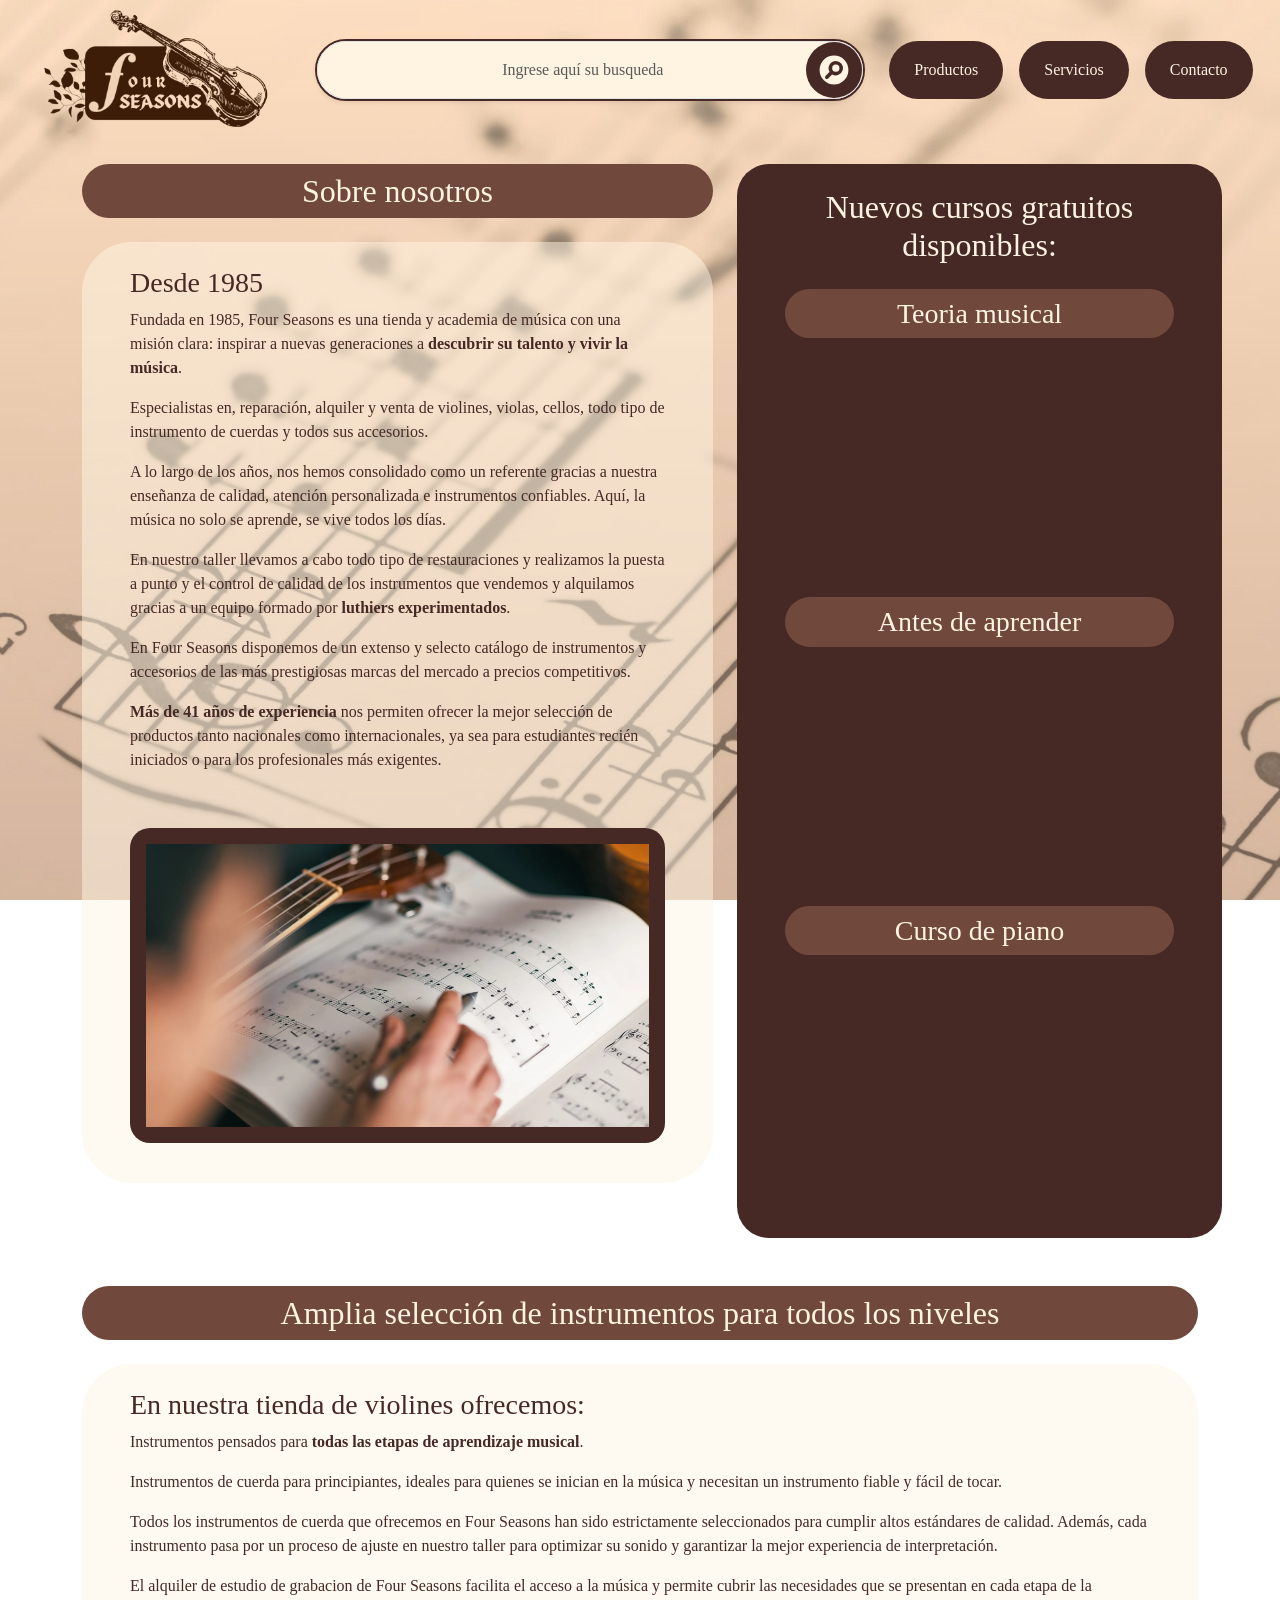
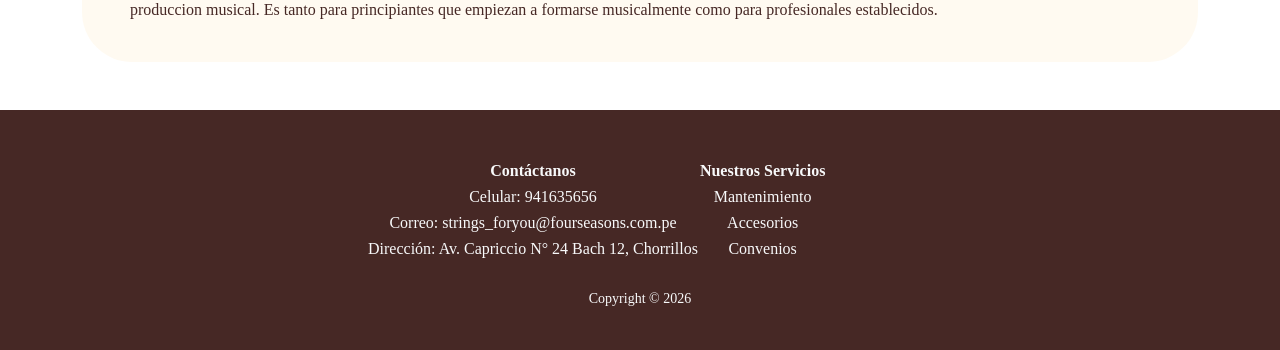
==== index.html @ e3f288ad "Add files via upload" ====
<!DOCTYPE html>
<html lang="es-PE">
    <head>
        <meta charset="UTF-8">
        <meta name="viewport" content="width=device-width, initial-scale=1.0">
        <title>Four Seasons</title>
        <link href="https://cdn.jsdelivr.net/npm/bootstrap@5.3.3/dist/css/bootstrap.min.css" rel="stylesheet">
        <link rel="stylesheet" href="css/styles.css">
    </head>
    <body class="d-flex flex-column min-vh-100 aqa-bg-body">
        <header>
            <nav class="navbar navbar-expand-lg py-0">
                <div class="container-fluid justify-content-center align-items-center px-0">
                    <a class="navbar-brand m-0" href="index.html">
                        <img src="img/fourseasonsbrowntransparent.png" height="130" alt="Four Seasons" class="mx-3">
                    </a>
                    <form method="get" class="d-flex align-items-center position-relative shadow-sm rounded-pill mx-3 aqa-principal-search" >
                        <label hidden for="buscador">Buscador</label>
                        <input type="search" class="form-control bg-transparent rounded-pill px-4 py-3 text-center flex-grow-1" id="buscador" placeholder="Ingrese aquí su busqueda">
                        <button class="btn position-absolute end-0 top-0" type="submit">
                            <img class="aqa-search-btn-img" src="img/search-circle.svg" alt="search">
                        </button>
                    </form>              
                    <ul class="navbar-nav flex-row align-items-center">
                        <li class="nav-item mx-2">
                            <a class="btn aqa-btn-fourseasons rounded-pill px-4 py-3" href="productos.html">Productos</a>
                        </li>
                        <li class="nav-item mx-2">
                            <a class="btn aqa-btn-fourseasons rounded-pill px-4 py-3" href="servicios.html">Servicios</a>
                        </li>
                        <li class="nav-item mx-2">
                            <a class="btn aqa-btn-fourseasons rounded-pill px-4 py-3" href="contacto.html">Contacto</a>
                        </li>
                    </ul>
                </div>
            </nav>
        </header>  
        <main class="container my-4 flex-grow-1">
        <div class="row gx-5">  
        <aside class="col-lg-5 mb-4 order-lg-2 aqa-border-brown rounded-5">
            <div class="aqa-bg-brown text-fourseasons-light p-4 pb-5 rounded-5 h-100">
            <h2 class="text-center mb-4 ">Nuevos cursos gratuitos disponibles:</h2>
            <section class="mb-4">
                <h3 class="aqa-content-title py-2 mb-3 rounded-pill text-center">Teoria musical</h3>
                <div class="ratio ratio-16x9">
                <iframe src="https://www.youtube.com/embed/L_rJG3jwH5c?si=Ahs-AVLgPQyCwh2g&amp;controls=0" title="YouTube video player"
                    allow="accelerometer; autoplay; clipboard-write; encrypted-media; gyroscope; picture-in-picture; web-share"
                    referrerpolicy="strict-origin-when-cross-origin" allowfullscreen
                    class="border-0 rounded-35">
                </iframe>
                </div>
            </section>
            <section class="mb-4">
                <h3 class="aqa-content-title py-2 mb-3 rounded-pill text-center">Antes de aprender</h3>
                <div class="ratio ratio-16x9">
                <iframe src="https://www.youtube.com/embed/RDbLtEfjZjM?si=W7XgDCJjFk2LmdNK" title="YouTube video player"
                    allow="accelerometer; autoplay; clipboard-write; encrypted-media; gyroscope; picture-in-picture; web-share"
                    referrerpolicy="strict-origin-when-cross-origin" allowfullscreen
                    class="border-0 rounded-35">
                </iframe>
                </div>
            </section>
            <section>
                <h3 class="aqa-content-title py-2 mb-3 rounded-pill text-center">Curso de piano</h3>
                <div class="ratio ratio-16x9">
                <iframe src="https://www.youtube.com/embed/9d_4byrqLSQ?si=dESqUFstg-s-Xups" title="YouTube video player"
                    allow="accelerometer; autoplay; clipboard-write; encrypted-media; gyroscope; picture-in-picture; web-share"
                    referrerpolicy="strict-origin-when-cross-origin" allowfullscreen
                    class="border-0 rounded-35">
                </iframe>
                </div>
            </section>
            </div>
        </aside>
        <!-- Main "Sobre nosotros" Section -->
        <section class="col-lg-7 order-lg-1">
            <h2 class="fs-2 text-center aqa-content-title rounded-5 rounded-35 py-2 mb-4">
            Sobre nosotros
            </h2>
            <article class="aqa-content-main text-fourseasons-dark px-0 py-4 rounded-35 mb-4">
            <div class="px-5 px-md-5">
                <h3>Desde 1985</h3>
                <p>Fundada en 1985, Four Seasons es una tienda y academia de música con una misión clara: inspirar a nuevas generaciones a <strong>descubrir su talento y vivir la música</strong>.</p>
                <p>Especialistas en, reparación, alquiler y venta de violines, violas, cellos, todo tipo de instrumento de cuerdas y todos sus accesorios.</p>
                <p>A lo largo de los años, nos hemos consolidado como un referente gracias a nuestra enseñanza de calidad, atención personalizada e instrumentos confiables. Aquí, la música no solo se aprende, se vive todos los días.</p>
                <p>En nuestro taller llevamos a cabo todo tipo de restauraciones y realizamos la puesta a punto y el control de calidad de los instrumentos que vendemos y alquilamos gracias a un equipo formado por <strong>luthiers experimentados</strong>.</p>
                <p>En Four Seasons disponemos de un extenso y selecto catálogo de instrumentos y accesorios de las más prestigiosas marcas del mercado a precios competitivos.</p>
                <p><strong>Más de 41 años de experiencia</strong> nos permiten ofrecer la mejor selección de productos tanto nacionales como internacionales, ya sea para estudiantes recién iniciados o para los profesionales más exigentes.</p>
            </div>
            <br>
            <figure class="aqa-border-brown p-3 m-3 rounded-25 border-0 mx-5">
                <img src="img/notes.jpg" alt="notas" class="w-100 rounded-35">
            </figure>
            </article>
        </section>
        </div>
        <!-- Second info section -->
        <section class="mt-4">
        <h2 class="fs-2 text-center aqa-content-title rounded-35 py-2 mb-4">
            Amplia selección de instrumentos para todos los niveles
        </h2>
        <article class="aqa-content-main px-0 py-4 rounded-35 mb-4">
            <div class="px-5 px-md-5">
            <h3>En nuestra tienda de violines ofrecemos:</h3>
            <p>Instrumentos pensados para <strong>todas las etapas de aprendizaje musical</strong>.</p>
            <p>Instrumentos de cuerda para principiantes, ideales para quienes se inician en la música y necesitan un instrumento fiable y fácil de tocar.</p>
            <p>Todos los instrumentos de cuerda que ofrecemos en Four Seasons han sido estrictamente seleccionados para cumplir altos estándares de calidad. Además, cada instrumento pasa por un proceso de ajuste en nuestro taller para optimizar su sonido y garantizar la mejor experiencia de interpretación.</p>
            <p>El alquiler de estudio de grabacion de Four Seasons facilita el acceso a la música y permite cubrir las necesidades que se presentan en cada etapa de la produccion musical. Es tanto para principiantes que empiezan a formarse musicalmente como para profesionales establecidos.</p>
            </div>
        </article>
        </section>
    </main>

        <footer class="text-center text-light mt-auto py-4 aqa-footer">
            <div class="container">
                <br>
                <div class="row justify-content-center">
                    <div class="col-md-6">
                        <table class="footer-table table-borderless">
                            <tbody>
                                <tr>
                                    <th>Contáctanos</th>
                                    <th>Nuestros Servicios</th>
                                </tr>
                                <tr>
                                    <td>Celular: 941635656 </td>
                                    <td>Mantenimiento</td>
                                </tr>
                                <tr>
                                    <td>Correo: <address class="d-inline">strings_foryou@fourseasons.com.pe</address></td>
                                    <td>Accesorios</td>
                                </tr>
                                <tr>
                                    <td>Dirección: Av. Capriccio N° 24 Bach 12, Chorrillos</td>
                                    <td>Convenios</td>
                                </tr>
                            </tbody>
                        </table>
                    </div>
                </div>
                <br>
                <small>Copyright © 2026</small>
            </div>
        </footer>
    <script src="https://cdn.jsdelivr.net/npm/bootstrap@5.3.3/dist/js/bootstrap.bundle.min.js"></script>
    </body>
</html>
---- css/styles.css ----
.aqa-bg-body{
  background-image: url('../img/notes_2.jpg');
  background-attachment: fixed;
  font-family: Cambria, Cochin, Georgia, Times, 'Times New Roman', serif;
  min-height: 100vh;
}

.aqa-principal-search{
  max-width: 550px;
  flex:1;
  background-color: #FFF4E2;
  border: 2px solid #462825
}

.aqa-search-btn-img{
  padding: 10px;
  width: 56px;
  border-radius: 70%;
  background-color: #462825;
  position:absolute;
  top: 0px;
  right: 0px;
}

.aqa-btn-fourseasons, .aqa-border-brown{
  background-color: #462825;
  color: #FFF4E2;
  border-radius: 20px;
}

.aqa-content-title{
  background-color:#71493c;
  color: #FFF4E2;
  border-radius: 50px;
}
.aqa-content-main{
  background-color: #fff4e27f;
  border-radius: 50px;
  color: #462825;
}

.aqa-btn-fourseasons:hover, .aqa-btn-fourseasons:focus {
  background-color: #71493c;
  color: #FFF4E2;
}

.aqa-form{
  background-color:#FFF4E2;
  color: #462825;
  width: 500px;
  text-align: center;
}
.aqa-form > h2{
  font-size: 25px
}

.form-control:focus{
  border-color:#8d6e4e;
  box-shadow: none;
  outline: 0
}

.aqa-form-input{
  margin-bottom: 0px; 
  font-size:16px; 
  color: #462825;
  position: relative;
  width: 100%;
  padding: 12px 0px 12px 55px; 
  border: 2px solid #462825;
  outline: none;

}

.aqa-form-texta{
  padding: 10px;
  height: 100px;
  font-size:16px;
  background-color: transparent;
  color: #462825;
  resize:none;
  border: 2px solid #462825
}

.aqa-input-icon{
  position: absolute;
  top: 2px;
  left: 25px;
  background-color:#D3AB80;
  border-radius: 50%;
  padding: 8px;
  width: 48px;
  left: 1px;
}

.aqa-textcolor{
  color: #462825;
}

.aqa-text-title{
  color: #462825;
  background-color:#FFF4E2;
}

.aqa-footer{
  background-color: #462825;
  color: antiquewhite;
  text-align: center;
  padding: 2rem 0 0 0;
  position: relative;
  min-height: 15rem;
}
.aqa-figure-img {
  width: 100%;
  border-radius: 35px;
}

.aqa-rounded-section {
  border-radius: 35px 35px 55px 55px;
}
.aqa-rounded-aside {
  border-radius: 40px 40px 60px 60px;
}
.aqa-rounded-card {
  border-radius: 30px 30px 45px 45px;
}


.aqa-card-custom > h4 {
  background-color: #ffe1c1;
  color: #462825;
  border-radius: 20px;
  padding: 10px;
}

.aqa-card-custom {
  background-color: #462825;
  color: #FFF4E2;
  border-radius: 20px;
  padding: 20px;
  height: 100%;
  display: flex;
  flex-direction: column;
  justify-content: space-between;
}

.aqa-img-prod{
  height: 450px; 
  object-fit: contain
}

.aqa-img-serv{
  width: 100%; 
  border-radius: 25px;
}

.term-and-cond{
  display: flex; 
  flex-direction: column; 
  background-color: #462825; 
  width: 100%; 
  align-items: center
}

.aqa-bg-term{
  display: flex;
  margin: 0; 
  flex-direction: column; 
  background-color: #462825; 
  width: 100%; 
  box-shadow: 0 0 20px #FFF4E2; 
  align-items: center
}

.aqa-title-term{
  filter: sepia(100%) saturate(100%) brightness(300%) hue-rotate(340deg)
}

.aqa-bg-term > main{
  background-color: #FFF4E2; 
  color: #462825; 
  padding: 20px 100px 20px 100px; 
  width: 700px; 
  border-radius: 20px; 
  box-shadow: 0 0 20px #FFF4E2
}

.aqa-bg-term > footer{
  color: #ffe1c1;
}
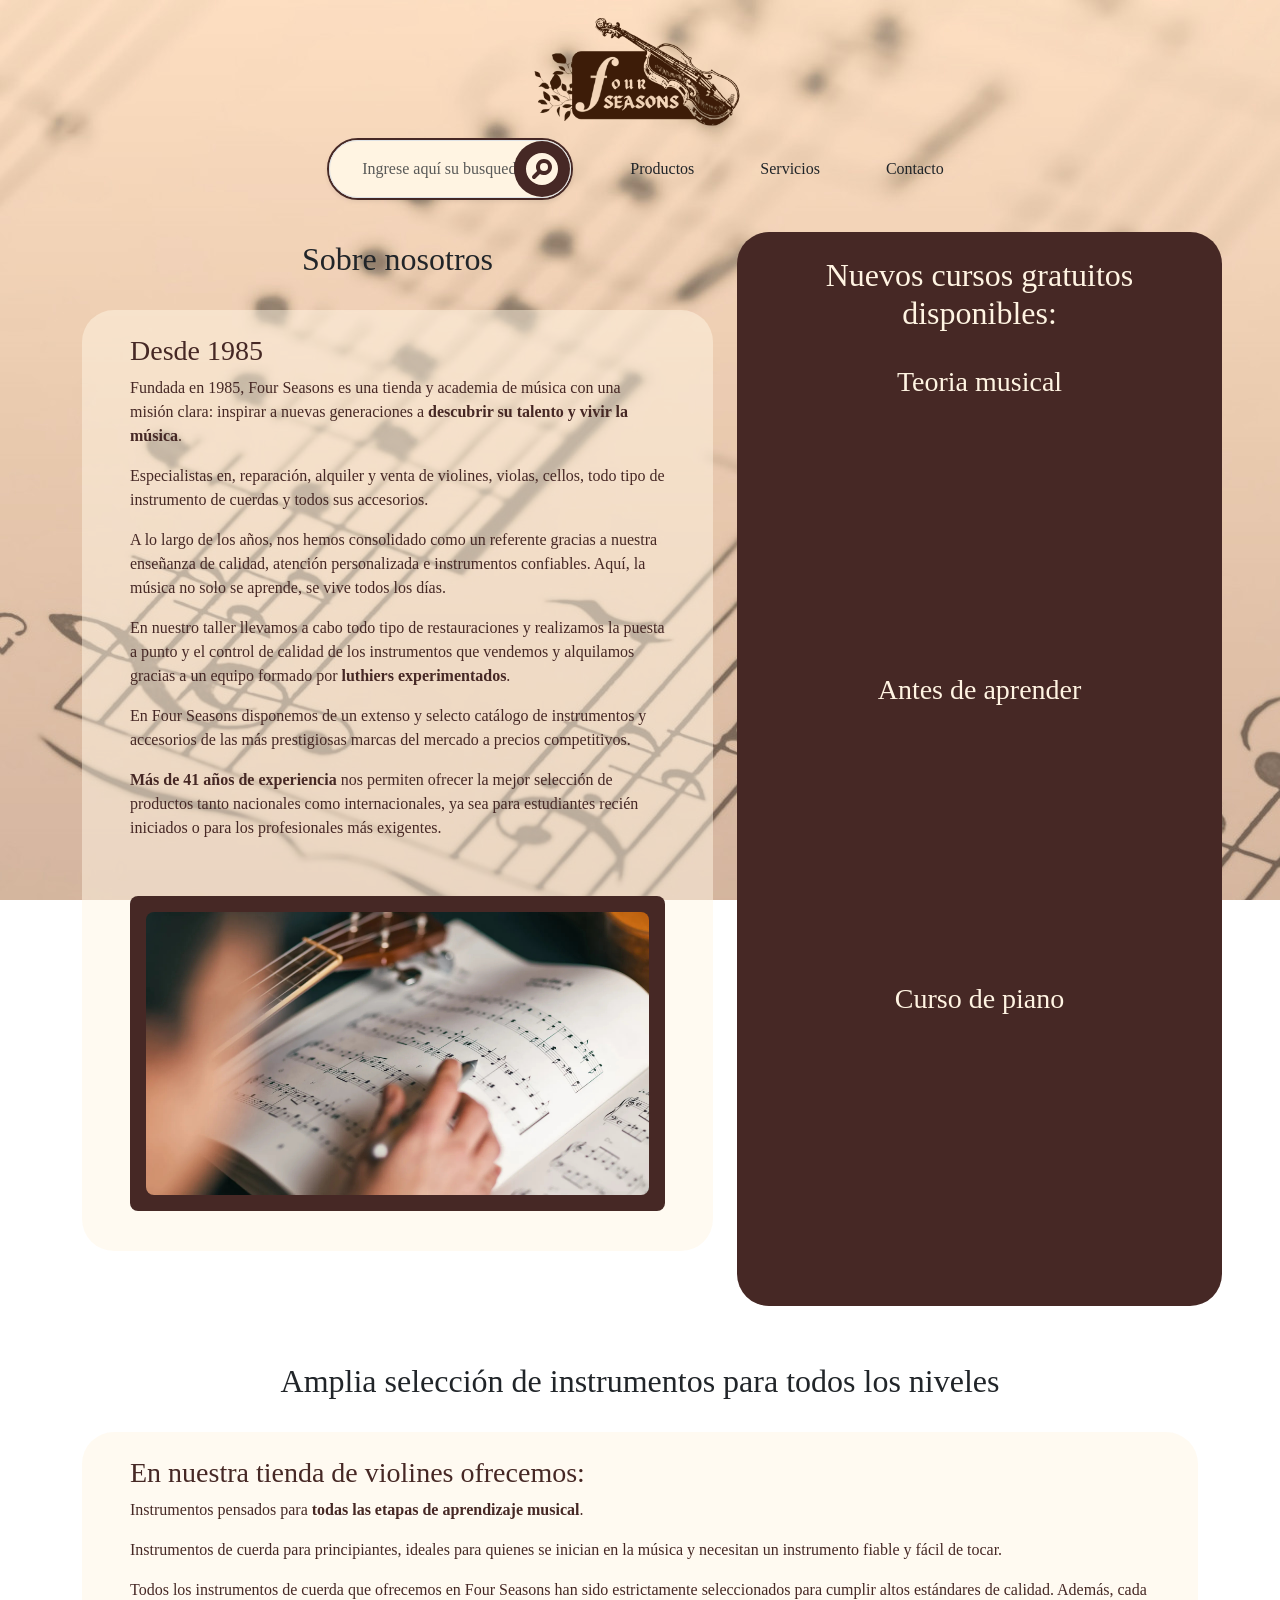
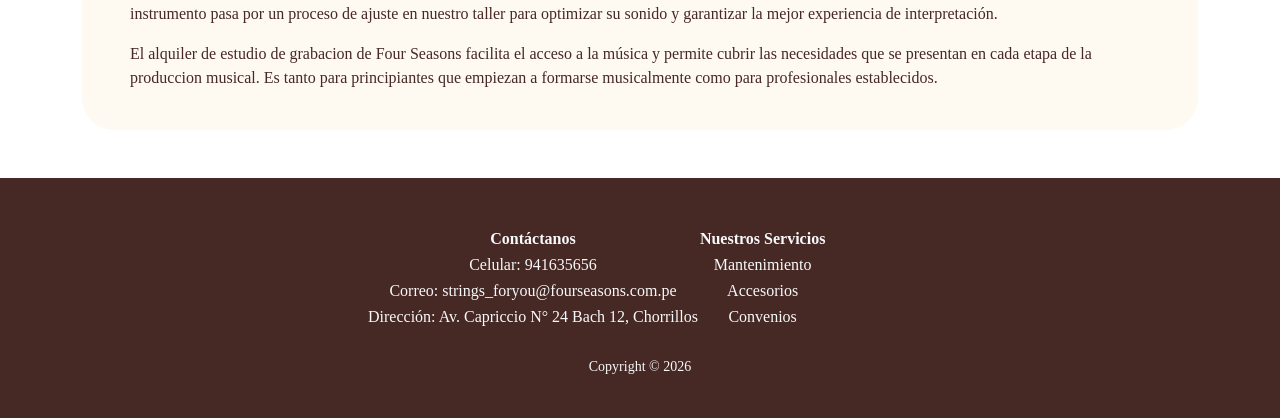
==== commit 265fd08e: "Add files via upload" ====
--- a/index.html
+++ b/index.html
@@ -1,147 +1,169 @@
 <!DOCTYPE html>
 <html lang="es-PE">
-    <head>
-        <meta charset="UTF-8">
-        <meta name="viewport" content="width=device-width, initial-scale=1.0">
-        <title>Four Seasons</title>
-        <link href="https://cdn.jsdelivr.net/npm/bootstrap@5.3.3/dist/css/bootstrap.min.css" rel="stylesheet">
-        <link rel="stylesheet" href="css/styles.css">
-    </head>
-    <body class="d-flex flex-column min-vh-100 aqa-bg-body">
-        <header>
-            <nav class="navbar navbar-expand-lg py-0">
-                <div class="container-fluid justify-content-center align-items-center px-0">
-                    <a class="navbar-brand m-0" href="index.html">
-                        <img src="img/fourseasonsbrowntransparent.png" height="130" alt="Four Seasons" class="mx-3">
-                    </a>
-                    <form method="get" class="d-flex align-items-center position-relative shadow-sm rounded-pill mx-3 aqa-principal-search" >
-                        <label hidden for="buscador">Buscador</label>
-                        <input type="search" class="form-control bg-transparent rounded-pill px-4 py-3 text-center flex-grow-1" id="buscador" placeholder="Ingrese aquí su busqueda">
-                        <button class="btn position-absolute end-0 top-0" type="submit">
-                            <img class="aqa-search-btn-img" src="img/search-circle.svg" alt="search">
-                        </button>
-                    </form>              
-                    <ul class="navbar-nav flex-row align-items-center">
-                        <li class="nav-item mx-2">
-                            <a class="btn aqa-btn-fourseasons rounded-pill px-4 py-3" href="productos.html">Productos</a>
-                        </li>
-                        <li class="nav-item mx-2">
-                            <a class="btn aqa-btn-fourseasons rounded-pill px-4 py-3" href="servicios.html">Servicios</a>
-                        </li>
-                        <li class="nav-item mx-2">
-                            <a class="btn aqa-btn-fourseasons rounded-pill px-4 py-3" href="contacto.html">Contacto</a>
-                        </li>
-                    </ul>
-                </div>
-            </nav>
-        </header>  
-        <main class="container my-4 flex-grow-1">
-        <div class="row gx-5">  
-        <aside class="col-lg-5 mb-4 order-lg-2 aqa-border-brown rounded-5">
-            <div class="aqa-bg-brown text-fourseasons-light p-4 pb-5 rounded-5 h-100">
-            <h2 class="text-center mb-4 ">Nuevos cursos gratuitos disponibles:</h2>
-            <section class="mb-4">
-                <h3 class="aqa-content-title py-2 mb-3 rounded-pill text-center">Teoria musical</h3>
-                <div class="ratio ratio-16x9">
-                <iframe src="https://www.youtube.com/embed/L_rJG3jwH5c?si=Ahs-AVLgPQyCwh2g&amp;controls=0" title="YouTube video player"
-                    allow="accelerometer; autoplay; clipboard-write; encrypted-media; gyroscope; picture-in-picture; web-share"
-                    referrerpolicy="strict-origin-when-cross-origin" allowfullscreen
-                    class="border-0 rounded-35">
-                </iframe>
-                </div>
-            </section>
-            <section class="mb-4">
-                <h3 class="aqa-content-title py-2 mb-3 rounded-pill text-center">Antes de aprender</h3>
-                <div class="ratio ratio-16x9">
-                <iframe src="https://www.youtube.com/embed/RDbLtEfjZjM?si=W7XgDCJjFk2LmdNK" title="YouTube video player"
-                    allow="accelerometer; autoplay; clipboard-write; encrypted-media; gyroscope; picture-in-picture; web-share"
-                    referrerpolicy="strict-origin-when-cross-origin" allowfullscreen
-                    class="border-0 rounded-35">
-                </iframe>
-                </div>
-            </section>
-            <section>
-                <h3 class="aqa-content-title py-2 mb-3 rounded-pill text-center">Curso de piano</h3>
-                <div class="ratio ratio-16x9">
-                <iframe src="https://www.youtube.com/embed/9d_4byrqLSQ?si=dESqUFstg-s-Xups" title="YouTube video player"
-                    allow="accelerometer; autoplay; clipboard-write; encrypted-media; gyroscope; picture-in-picture; web-share"
-                    referrerpolicy="strict-origin-when-cross-origin" allowfullscreen
-                    class="border-0 rounded-35">
-                </iframe>
-                </div>
-            </section>
+
+<head>
+  <meta charset="UTF-8">
+  <meta name="viewport" content="width=device-width, initial-scale=1.0">
+  <title>Four Seasons</title>
+  <link href="https://cdn.jsdelivr.net/npm/bootstrap@5.3.3/dist/css/bootstrap.min.css" rel="stylesheet">
+  <link rel="stylesheet" href="css/styles.css">
+</head>
+
+<body class="d-flex flex-column min-vh-100 aqa-bg-body">
+  <header>
+    <nav class="navbar navbar-expand-lg navbar-light">
+      <div class="container-fluid d-flex flex-column align-items-center">
+        <a class="navbar-brand m-0" href="index.html">
+          <img src="img/fourseasonsbrowntransparent.png" height="120" alt="Four Seasons" class="mx-auto">
+        </a>
+        <button class="navbar-toggler mb-3" type="button" data-bs-toggle="collapse" data-bs-target="#navbarContent"
+          aria-controls="navbarContent" aria-expanded="false" aria-label="Toggle navigation">
+          <span class="navbar-toggler-icon"></span>
+        </button>
+        <div class="collapse navbar-collapse" id="navbarContent">
+          <div class="d-flex flex-column flex-lg-row align-items-center justify-content-center w-100">
+            <form method="get"
+              class="d-flex align-items-center position-relative shadow-sm rounded-pill my-3 my-lg-0 mx-lg-4 aqa-principal-search min-w-300">
+              <label hidden for="buscador">Buscador</label>
+              <input type="search" class="form-control bg-transparent rounded-pill px-4 py-3 text-center w-100"
+                id="buscador" placeholder="Ingrese aquí su busqueda">
+              <button class="btn position-absolute end-0 top-0" type="submit">
+                <img class="aqa-search-btn-img p-2 end-0 top-0 rounded-5 position-absolute" src="img/search-circle.svg" alt="search">
+              </button>
+            </form>
+            <ul class="navbar-nav align-items-center">
+              <li class="nav-item mx-2 mb-2 mb-lg-0">
+                <a class="btn aqa-color-cont rounded-pill px-4 py-3" href="productos.html">Productos</a>
+              </li>
+              <li class="nav-item mx-2 mb-2 mb-lg-0">
+                <a class="btn aqa-color-cont rounded-pill px-4 py-3" href="servicios.html">Servicios</a>
+              </li>
+              <li class="nav-item mx-2 mb-2 mb-lg-0">
+                <a class="btn aqa-color-cont rounded-pill px-4 py-3" href="contacto.html">Contacto</a>
+              </li>
+            </ul>
+          </div>
+        </div>
+      </div>
+    </nav>
+  </header>
+  <main class="container my-4 flex-grow-1">
+    <section class="row gx-5">
+      <aside class="col-lg-5 mb-4 order-lg-2 aqa-border-brown rounded-5">
+        <div class="aqa-bg-brown text-fourseasons-light p-4 pb-5 rounded-5 h-100">
+          <h2 class="text-center mb-4 ">Nuevos cursos gratuitos disponibles:</h2>
+          <article class="mb-4">
+            <h3 class="aqa-color-cont py-2 mb-3 rounded-pill text-center">Teoria musical</h3>
+            <div class="ratio ratio-16x9">
+              <iframe src="https://www.youtube.com/embed/L_rJG3jwH5c?si=Ahs-AVLgPQyCwh2g&amp;controls=0"
+                title="YouTube video player"
+                allow="accelerometer; autoplay; clipboard-write; encrypted-media; gyroscope; picture-in-picture; web-share"
+                referrerpolicy="strict-origin-when-cross-origin" allowfullscreen class="border-0 rounded-4">
+              </iframe>
             </div>
-        </aside>
-        <!-- Main "Sobre nosotros" Section -->
-        <section class="col-lg-7 order-lg-1">
-            <h2 class="fs-2 text-center aqa-content-title rounded-5 rounded-35 py-2 mb-4">
-            Sobre nosotros
-            </h2>
-            <article class="aqa-content-main text-fourseasons-dark px-0 py-4 rounded-35 mb-4">
-            <div class="px-5 px-md-5">
-                <h3>Desde 1985</h3>
-                <p>Fundada en 1985, Four Seasons es una tienda y academia de música con una misión clara: inspirar a nuevas generaciones a <strong>descubrir su talento y vivir la música</strong>.</p>
-                <p>Especialistas en, reparación, alquiler y venta de violines, violas, cellos, todo tipo de instrumento de cuerdas y todos sus accesorios.</p>
-                <p>A lo largo de los años, nos hemos consolidado como un referente gracias a nuestra enseñanza de calidad, atención personalizada e instrumentos confiables. Aquí, la música no solo se aprende, se vive todos los días.</p>
-                <p>En nuestro taller llevamos a cabo todo tipo de restauraciones y realizamos la puesta a punto y el control de calidad de los instrumentos que vendemos y alquilamos gracias a un equipo formado por <strong>luthiers experimentados</strong>.</p>
-                <p>En Four Seasons disponemos de un extenso y selecto catálogo de instrumentos y accesorios de las más prestigiosas marcas del mercado a precios competitivos.</p>
-                <p><strong>Más de 41 años de experiencia</strong> nos permiten ofrecer la mejor selección de productos tanto nacionales como internacionales, ya sea para estudiantes recién iniciados o para los profesionales más exigentes.</p>
+          </article>
+          <article class="mb-4">
+            <h3 class="aqa-color-cont py-2 mb-3 rounded-pill text-center">Antes de aprender</h3>
+            <div class="ratio ratio-16x9">
+              <iframe src="https://www.youtube.com/embed/RDbLtEfjZjM?si=W7XgDCJjFk2LmdNK" title="YouTube video player"
+                allow="accelerometer; autoplay; clipboard-write; encrypted-media; gyroscope; picture-in-picture; web-share"
+                referrerpolicy="strict-origin-when-cross-origin" allowfullscreen class="border-0 rounded-4">
+              </iframe>
             </div>
-            <br>
-            <figure class="aqa-border-brown p-3 m-3 rounded-25 border-0 mx-5">
-                <img src="img/notes.jpg" alt="notas" class="w-100 rounded-35">
-            </figure>
-            </article>
-        </section>
+          </article>
+          <article>
+            <h3 class="aqa-color-cont py-2 mb-3 rounded-pill text-center">Curso de piano</h3>
+            <div class="ratio ratio-16x9">
+              <iframe src="https://www.youtube.com/embed/9d_4byrqLSQ?si=dESqUFstg-s-Xups" title="YouTube video player"
+                allow="accelerometer; autoplay; clipboard-write; encrypted-media; gyroscope; picture-in-picture; web-share"
+                referrerpolicy="strict-origin-when-cross-origin" allowfullscreen class="border-0 rounded-4">
+              </iframe>
+            </div>
+          </article>
         </div>
-        <!-- Second info section -->
-        <section class="mt-4">
-        <h2 class="fs-2 text-center aqa-content-title rounded-35 py-2 mb-4">
-            Amplia selección de instrumentos para todos los niveles
-        </h2>
-        <article class="aqa-content-main px-0 py-4 rounded-35 mb-4">
-            <div class="px-5 px-md-5">
-            <h3>En nuestra tienda de violines ofrecemos:</h3>
-            <p>Instrumentos pensados para <strong>todas las etapas de aprendizaje musical</strong>.</p>
-            <p>Instrumentos de cuerda para principiantes, ideales para quienes se inician en la música y necesitan un instrumento fiable y fácil de tocar.</p>
-            <p>Todos los instrumentos de cuerda que ofrecemos en Four Seasons han sido estrictamente seleccionados para cumplir altos estándares de calidad. Además, cada instrumento pasa por un proceso de ajuste en nuestro taller para optimizar su sonido y garantizar la mejor experiencia de interpretación.</p>
-            <p>El alquiler de estudio de grabacion de Four Seasons facilita el acceso a la música y permite cubrir las necesidades que se presentan en cada etapa de la produccion musical. Es tanto para principiantes que empiezan a formarse musicalmente como para profesionales establecidos.</p>
-            </div>
+      </aside>
+      <div class="col-lg-7 order-lg-1">
+        <h2 class="fs-2 text-center aqa-color-cont rounded-pill py-2 mb-4">
+          Sobre nosotros</h2>
+        <article class="aqa-content-main text-fourseasons-dark px-0 py-4 rounded-5 mb-4">
+          <div class="px-5 px-md-5">
+            <h3>Desde 1985</h3>
+            <p>Fundada en 1985, Four Seasons es una tienda y academia de música con una misión clara: inspirar a nuevas
+              generaciones a <strong>descubrir su talento y vivir la música</strong>.</p>
+            <p>Especialistas en, reparación, alquiler y venta de violines, violas, cellos, todo tipo de instrumento de
+              cuerdas y todos sus accesorios.</p>
+            <p>A lo largo de los años, nos hemos consolidado como un referente gracias a nuestra enseñanza de calidad,
+              atención personalizada e instrumentos confiables. Aquí, la música no solo se aprende, se vive todos los
+              días.</p>
+            <p>En nuestro taller llevamos a cabo todo tipo de restauraciones y realizamos la puesta a punto y el control
+              de calidad de los instrumentos que vendemos y alquilamos gracias a un equipo formado por <strong>luthiers
+                experimentados</strong>.</p>
+            <p>En Four Seasons disponemos de un extenso y selecto catálogo de instrumentos y accesorios de las más
+              prestigiosas marcas del mercado a precios competitivos.</p>
+            <p><strong>Más de 41 años de experiencia</strong> nos permiten ofrecer la mejor selección de productos tanto
+              nacionales como internacionales, ya sea para estudiantes recién iniciados o para los profesionales más
+              exigentes.</p>
+          </div>
+          <br>
+          <figure class="aqa-border-brown rounded-3 p-3 m-3 rounded-25 border-0 mx-5">
+            <img src="img/notes.jpg" alt="notas" class="w-100 rounded-3">
+          </figure>
         </article>
-        </section>
-    </main>
+      </div>
+    </section>
+    <section class="mt-4">
+      <h2 class="fs-2 text-center aqa-color-cont rounded-pill py-2 mb-4">
+        Amplia selección de instrumentos para todos los niveles
+      </h2>
+      <article class="aqa-content-main px-0 py-4 rounded-5 mb-4">
+        <div class="px-5 px-md-5">
+          <h3>En nuestra tienda de violines ofrecemos:</h3>
+          <p>Instrumentos pensados para <strong>todas las etapas de aprendizaje musical</strong>.</p>
+          <p>Instrumentos de cuerda para principiantes, ideales para quienes se inician en la música y necesitan un
+            instrumento fiable y fácil de tocar.</p>
+          <p>Todos los instrumentos de cuerda que ofrecemos en Four Seasons han sido estrictamente seleccionados para
+            cumplir altos estándares de calidad. Además, cada instrumento pasa por un proceso de ajuste en nuestro
+            taller para optimizar su sonido y garantizar la mejor experiencia de interpretación.</p>
+          <p>El alquiler de estudio de grabacion de Four Seasons facilita el acceso a la música y permite cubrir las
+            necesidades que se presentan en cada etapa de la produccion musical. Es tanto para principiantes que
+            empiezan a formarse musicalmente como para profesionales establecidos.</p>
+        </div>
+      </article>
+    </section>
+  </main>
+  <footer class="text-center text-light mt-auto py-4 aqa-footer position-relative text-center">
+    <div class="container">
+      <br>
+      <div class="row justify-content-center">
+        <div class="col-md-6">
+          <table class="footer-table table-borderless">
+            <tbody>
+              <tr>
+                <th>Contáctanos</th>
+                <th>Nuestros Servicios</th>
+              </tr>
+              <tr>
+                <td>Celular: 941635656 </td>
+                <td>Mantenimiento</td>
+              </tr>
+              <tr>
+                <td>Correo: <address class="d-inline">strings_foryou@fourseasons.com.pe</address>
+                </td>
+                <td>Accesorios</td>
+              </tr>
+              <tr>
+                <td>Dirección: Av. Capriccio N° 24 Bach 12, Chorrillos</td>
+                <td>Convenios</td>
+              </tr>
+            </tbody>
+          </table>
+        </div>
+      </div>
+      <br>
+      <small>Copyright © 2026</small>
+    </div>
+  </footer>
+  <script src="https://cdn.jsdelivr.net/npm/bootstrap@5.3.3/dist/js/bootstrap.bundle.min.js"></script>
+</body>
 
-        <footer class="text-center text-light mt-auto py-4 aqa-footer">
-            <div class="container">
-                <br>
-                <div class="row justify-content-center">
-                    <div class="col-md-6">
-                        <table class="footer-table table-borderless">
-                            <tbody>
-                                <tr>
-                                    <th>Contáctanos</th>
-                                    <th>Nuestros Servicios</th>
-                                </tr>
-                                <tr>
-                                    <td>Celular: 941635656 </td>
-                                    <td>Mantenimiento</td>
-                                </tr>
-                                <tr>
-                                    <td>Correo: <address class="d-inline">strings_foryou@fourseasons.com.pe</address></td>
-                                    <td>Accesorios</td>
-                                </tr>
-                                <tr>
-                                    <td>Dirección: Av. Capriccio N° 24 Bach 12, Chorrillos</td>
-                                    <td>Convenios</td>
-                                </tr>
-                            </tbody>
-                        </table>
-                    </div>
-                </div>
-                <br>
-                <small>Copyright © 2026</small>
-            </div>
-        </footer>
-    <script src="https://cdn.jsdelivr.net/npm/bootstrap@5.3.3/dist/js/bootstrap.bundle.min.js"></script>
-    </body>
 </html>
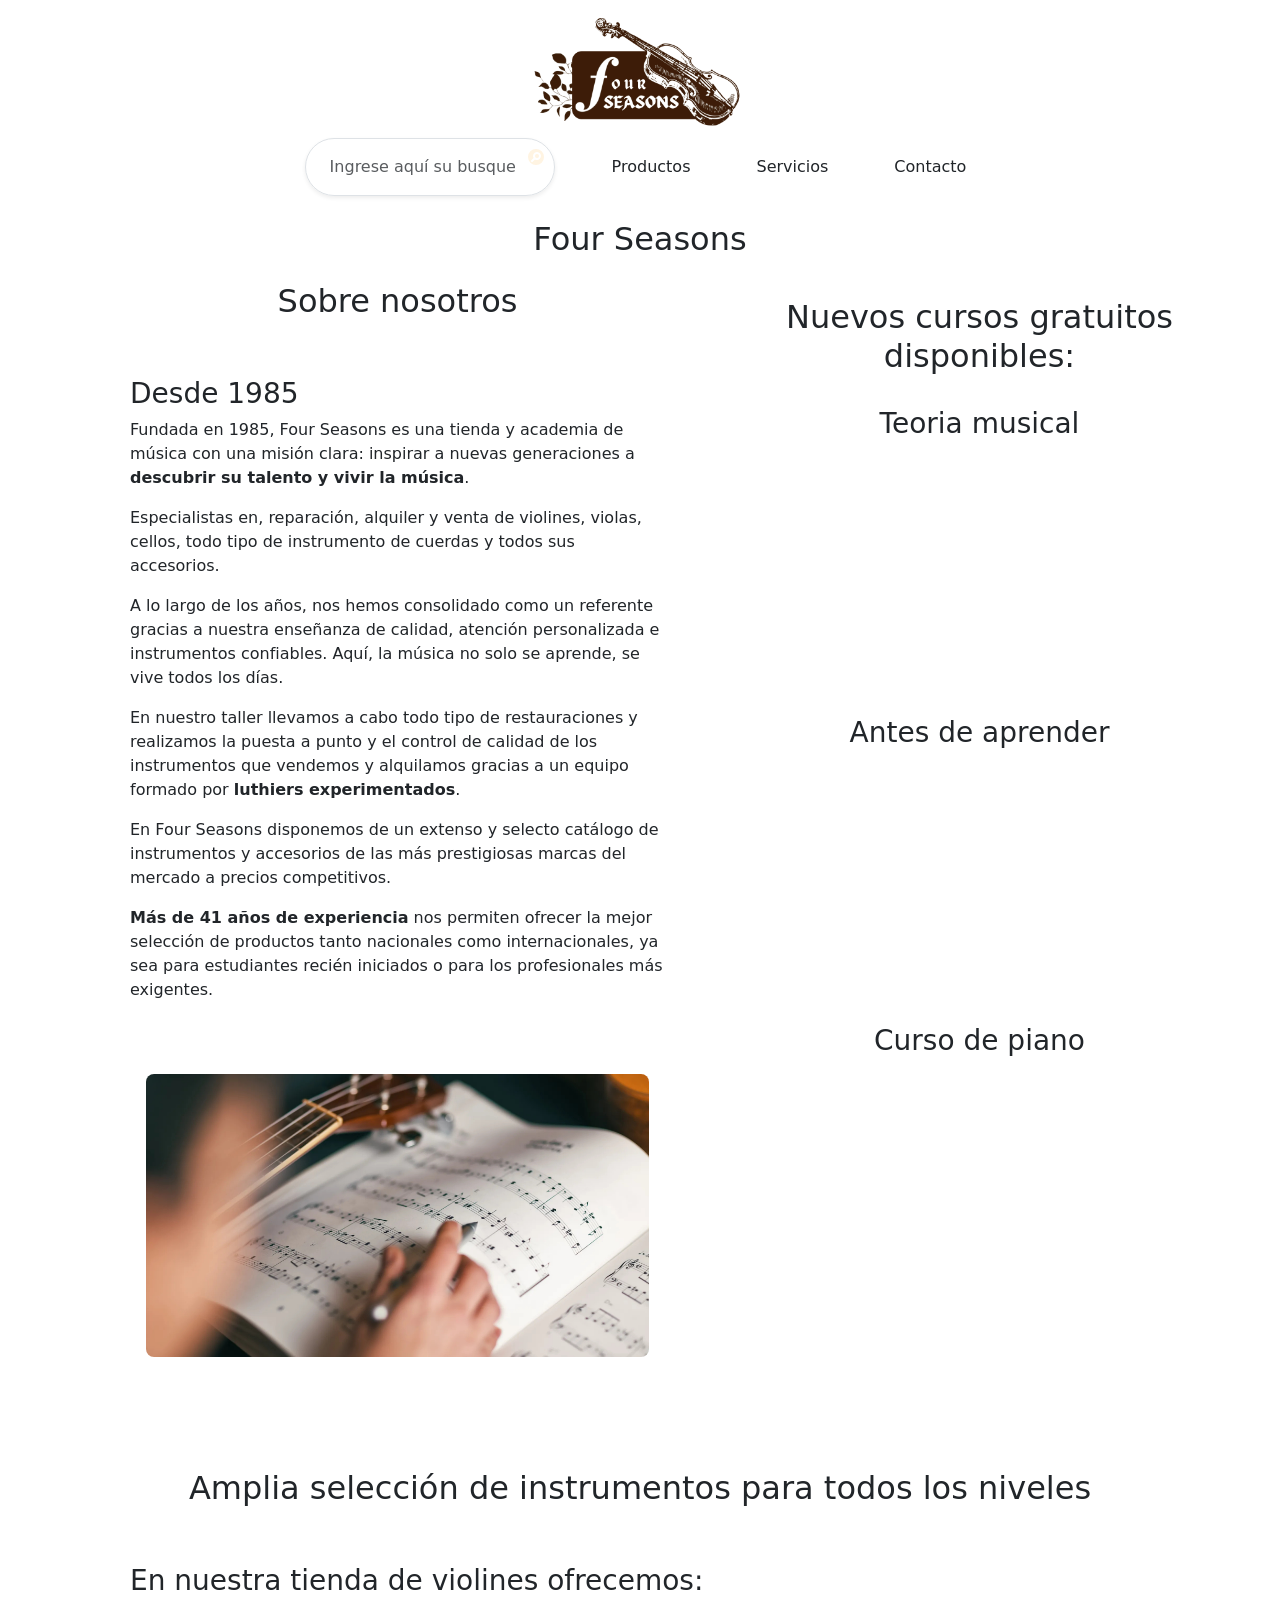
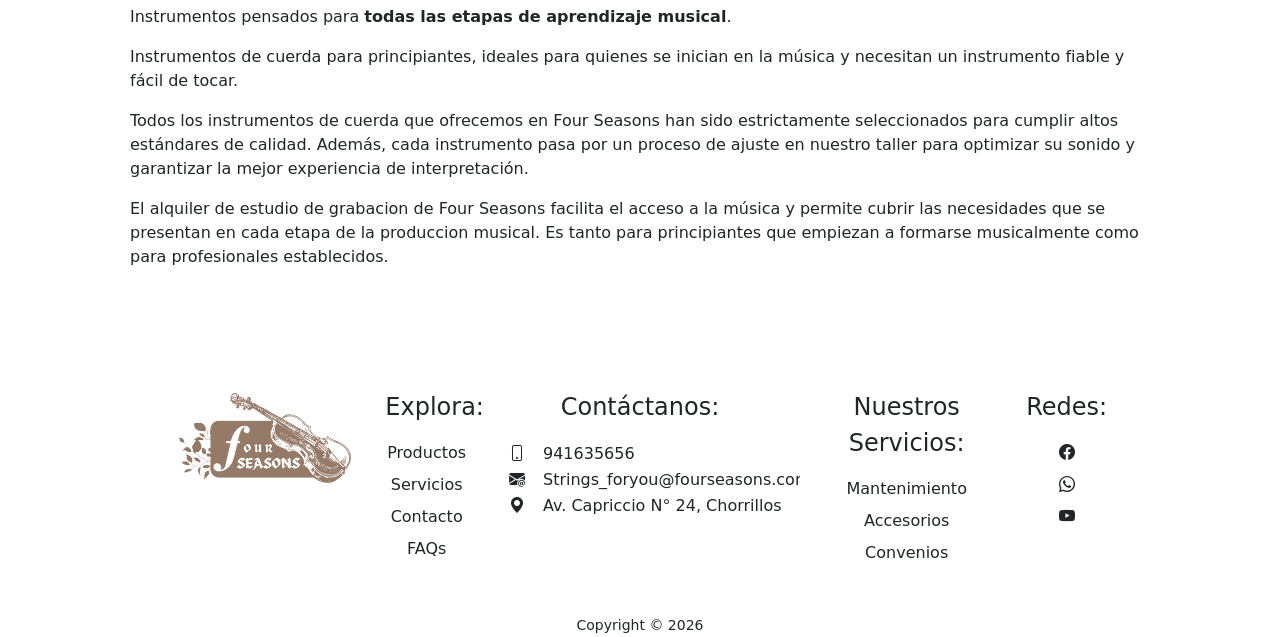
==== commit 1e027659: "Add files via upload" ====
--- a/index.html
+++ b/index.html
@@ -6,10 +6,11 @@
   <meta name="viewport" content="width=device-width, initial-scale=1.0">
   <title>Four Seasons</title>
   <link href="https://cdn.jsdelivr.net/npm/bootstrap@5.3.3/dist/css/bootstrap.min.css" rel="stylesheet">
+  <link rel="stylesheet" href="https://cdn.jsdelivr.net/npm/bootstrap-icons@1.11.3/font/bootstrap-icons.min.css">
   <link rel="stylesheet" href="css/styles.css">
 </head>
 
-<body class="d-flex flex-column min-vh-100 aqa-bg-body">
+<body class="d-flex flex-column min-vh-100 aqa-bgc-body">
   <header>
     <nav class="navbar navbar-expand-lg navbar-light">
       <div class="container-fluid d-flex flex-column align-items-center">
@@ -23,23 +24,24 @@
         <div class="collapse navbar-collapse" id="navbarContent">
           <div class="d-flex flex-column flex-lg-row align-items-center justify-content-center w-100">
             <form method="get"
-              class="d-flex align-items-center position-relative shadow-sm rounded-pill my-3 my-lg-0 mx-lg-4 aqa-principal-search min-w-300">
+              class="d-flex align-items-center position-relative shadow-sm rounded-pill my-3 my-lg-0 mx-lg-4 aqa-search min-w-300">
               <label hidden for="buscador">Buscador</label>
               <input type="search" class="form-control bg-transparent rounded-pill px-4 py-3 text-center w-100"
                 id="buscador" placeholder="Ingrese aquí su busqueda">
               <button class="btn position-absolute end-0 top-0" type="submit">
-                <img class="aqa-search-btn-img p-2 end-0 top-0 rounded-5 position-absolute" src="img/search-circle.svg" alt="search">
+                <img class="aqa-btn-srch aqa-bgc p-2 end-0 top-0 rounded-5 position-absolute"
+                  src="img/search-circle.svg" alt="search">
               </button>
             </form>
             <ul class="navbar-nav align-items-center">
               <li class="nav-item mx-2 mb-2 mb-lg-0">
-                <a class="btn aqa-color-cont rounded-pill px-4 py-3" href="productos.html">Productos</a>
+                <a class="btn aqa-pill rounded-pill px-4 py-3" href="productos.html">Productos</a>
               </li>
               <li class="nav-item mx-2 mb-2 mb-lg-0">
-                <a class="btn aqa-color-cont rounded-pill px-4 py-3" href="servicios.html">Servicios</a>
+                <a class="btn aqa-pill rounded-pill px-4 py-3" href="servicios.html">Servicios</a>
               </li>
               <li class="nav-item mx-2 mb-2 mb-lg-0">
-                <a class="btn aqa-color-cont rounded-pill px-4 py-3" href="contacto.html">Contacto</a>
+                <a class="btn aqa-pill rounded-pill px-4 py-3" href="contacto.html">Contacto</a>
               </li>
             </ul>
           </div>
@@ -47,13 +49,14 @@
       </div>
     </nav>
   </header>
-  <main class="container my-4 flex-grow-1">
+  <main class="container my-2 flex-grow-1">
+    <h1 class="aqa-bgc rounded-5 py-2 p-2 text-center fs-2">Four Seasons</h1>
     <section class="row gx-5">
-      <aside class="col-lg-5 mb-4 order-lg-2 aqa-border-brown rounded-5">
+      <aside class="col-lg-5 mb-4 order-lg-2 aqa-bgc rounded-5">
         <div class="aqa-bg-brown text-fourseasons-light p-4 pb-5 rounded-5 h-100">
-          <h2 class="text-center mb-4 ">Nuevos cursos gratuitos disponibles:</h2>
+          <h2 class="text-center mb-4 fs-2">Nuevos cursos gratuitos disponibles:</h2>
           <article class="mb-4">
-            <h3 class="aqa-color-cont py-2 mb-3 rounded-pill text-center">Teoria musical</h3>
+            <h3 class="py-2 mb-3 rounded-pill aqa-pill-3 text-center">Teoria musical</h3>
             <div class="ratio ratio-16x9">
               <iframe src="https://www.youtube.com/embed/L_rJG3jwH5c?si=Ahs-AVLgPQyCwh2g&amp;controls=0"
                 title="YouTube video player"
@@ -63,7 +66,7 @@
             </div>
           </article>
           <article class="mb-4">
-            <h3 class="aqa-color-cont py-2 mb-3 rounded-pill text-center">Antes de aprender</h3>
+            <h3 class="py-2 mb-3 rounded-pill aqa-pill-3 text-center">Antes de aprender</h3>
             <div class="ratio ratio-16x9">
               <iframe src="https://www.youtube.com/embed/RDbLtEfjZjM?si=W7XgDCJjFk2LmdNK" title="YouTube video player"
                 allow="accelerometer; autoplay; clipboard-write; encrypted-media; gyroscope; picture-in-picture; web-share"
@@ -72,7 +75,7 @@
             </div>
           </article>
           <article>
-            <h3 class="aqa-color-cont py-2 mb-3 rounded-pill text-center">Curso de piano</h3>
+            <h3 class="py-2 mb-3 rounded-pill aqa-pill-3 text-center">Curso de piano</h3>
             <div class="ratio ratio-16x9">
               <iframe src="https://www.youtube.com/embed/9d_4byrqLSQ?si=dESqUFstg-s-Xups" title="YouTube video player"
                 allow="accelerometer; autoplay; clipboard-write; encrypted-media; gyroscope; picture-in-picture; web-share"
@@ -83,9 +86,9 @@
         </div>
       </aside>
       <div class="col-lg-7 order-lg-1">
-        <h2 class="fs-2 text-center aqa-color-cont rounded-pill py-2 mb-4">
+        <h2 class="fs-2 text-center aqa-bgc rounded-pill py-2 mb-4">
           Sobre nosotros</h2>
-        <article class="aqa-content-main text-fourseasons-dark px-0 py-4 rounded-5 mb-4">
+        <article class="aqa-cont-main aqa-b-color text-fourseasons-dark px-0 py-4 rounded-5 mb-4">
           <div class="px-5 px-md-5">
             <h3>Desde 1985</h3>
             <p>Fundada en 1985, Four Seasons es una tienda y academia de música con una misión clara: inspirar a nuevas
@@ -105,17 +108,17 @@
               exigentes.</p>
           </div>
           <br>
-          <figure class="aqa-border-brown rounded-3 p-3 m-3 rounded-25 border-0 mx-5">
+          <figure class="aqa-bgc rounded-4 p-3 m-3 border-0 mx-5">
             <img src="img/notes.jpg" alt="notas" class="w-100 rounded-3">
           </figure>
         </article>
       </div>
     </section>
     <section class="mt-4">
-      <h2 class="fs-2 text-center aqa-color-cont rounded-pill py-2 mb-4">
+      <h2 class="fs-2 text-center aqa-bgc rounded-pill py-2 mb-4">
         Amplia selección de instrumentos para todos los niveles
       </h2>
-      <article class="aqa-content-main px-0 py-4 rounded-5 mb-4">
+      <article class="aqa-cont-main aqa-b-color px-0 py-4 rounded-5 mb-4">
         <div class="px-5 px-md-5">
           <h3>En nuestra tienda de violines ofrecemos:</h3>
           <p>Instrumentos pensados para <strong>todas las etapas de aprendizaje musical</strong>.</p>
@@ -131,34 +134,59 @@
       </article>
     </section>
   </main>
-  <footer class="text-center text-light mt-auto py-4 aqa-footer position-relative text-center">
-    <div class="container">
-      <br>
-      <div class="row justify-content-center">
-        <div class="col-md-6">
-          <table class="footer-table table-borderless">
-            <tbody>
-              <tr>
-                <th>Contáctanos</th>
-                <th>Nuestros Servicios</th>
-              </tr>
-              <tr>
-                <td>Celular: 941635656 </td>
-                <td>Mantenimiento</td>
-              </tr>
-              <tr>
-                <td>Correo: <address class="d-inline">strings_foryou@fourseasons.com.pe</address>
-                </td>
-                <td>Accesorios</td>
-              </tr>
-              <tr>
-                <td>Dirección: Av. Capriccio N° 24 Bach 12, Chorrillos</td>
-                <td>Convenios</td>
-              </tr>
-            </tbody>
-          </table>
-        </div>
+  <footer class="container-fluid aqa-bgc pt-5 m-0">
+    <div class="row justify-content-center g-4">
+      <div class="col-12 col-md-2 mb-3 text-center">
+        <a href="index.html">
+          <img class="aqa-title-term" src="img/fourseasonsbrowntransparent.png" height="100" alt="Four Seasons">
+        </a>
       </div>
+      <div class="col-12 col-md-1 mb-3 text-center">
+        <p class="fs-4">Explora:</p>
+        <ul class="nav flex-column">
+          <li class="nav-item mb-2"><a href="productos.html" class="text-reset text-decoration-none">Productos</a></li>
+          <li class="nav-item mb-2"><a href="servicios.html" class="text-reset text-decoration-none">Servicios</a></li>
+          <li class="nav-item mb-2"><a href="contacto.html" class="text-reset text-decoration-none">Contacto</a></li>
+          <li class="nav-item mb-2"><a href="#" class="text-reset text-decoration-none">FAQs</a></li>
+        </ul>
+      </div>
+      <div class="table-responsive col-12 col-md-3 mb-3 text-center">
+        <p class="fs-4">Contáctanos:</p>
+        <table class="table-borderless aqa-bgc m-auto">
+          <tbody>
+            <tr>
+              <td><i class="bi bi-phone m-3"></i></td>
+              <td class="text-start">941635656</td>
+            </tr>
+            <tr>
+              <td><i class="bi bi-envelope-at-fill m-3 text-break"></i></td>
+              <td>Strings_foryou@fourseasons.com.pe</td>
+            </tr>
+            <tr>
+              <td><i class="bi bi-geo-alt-fill m-3"></i></td>
+              <td class="text-start">Av. Capriccio N° 24, Chorrillos</td>
+            </tr>
+          </tbody>
+        </table>
+      </div>
+      <div class="col-12 col-md-2 mb-3 text-center">
+        <p class="fs-4">Nuestros Servicios:</p>
+        <ul class="nav flex-column">
+          <li class="nav-item mb-2">Mantenimiento</li>
+          <li class="nav-item mb-2">Accesorios</li>
+          <li class="nav-item mb-2">Convenios</li>
+        </ul>
+      </div>
+      <div class="col-12 col-md-1 mb-3 text-center">
+        <p class="fs-4">Redes:</p>
+        <ul class="list-unstyled d-flex d-md-block justify-content-center gap-3">
+          <li class="mb-2"><i class="bi bi-facebook"></i></li>
+          <li class="mb-2"><i class="bi bi-whatsapp"></i></li>
+          <li class="mb-2"><i class="bi bi-youtube"></i></li>
+        </ul>
+      </div>
+    </div>
+    <div class="text-center">
       <br>
       <small>Copyright © 2026</small>
     </div>
--- a/css/styles.css
+++ b/css/styles.css
@@ -1,45 +1,32 @@
+
 .aqa-bg-body{
   background-image: url('../img/notes_2.jpg');
   background-attachment: fixed;
   font-family: Cambria, Cochin, Georgia, Times, 'Times New Roman', serif;
-  min-height: 100vh;
 }
 
 .aqa-principal-search{
-  max-width: 550px;
-  flex:1;
+  width: 300px;
   background-color: #FFF4E2;
   border: 2px solid #462825
 }
 
 .aqa-search-btn-img{
-  padding: 10px;
   width: 56px;
-  border-radius: 70%;
-  background-color: #462825;
-  position:absolute;
-  top: 0px;
-  right: 0px;
+  background-color: #462825
 }
 
-.aqa-btn-fourseasons, .aqa-border-brown{
+.aqa-color-cont, .aqa-border-brown{
   background-color: #462825;
   color: #FFF4E2;
-  border-radius: 20px;
 }
 
-.aqa-content-title{
-  background-color:#71493c;
-  color: #FFF4E2;
-  border-radius: 50px;
-}
 .aqa-content-main{
   background-color: #fff4e27f;
-  border-radius: 50px;
   color: #462825;
 }
 
-.aqa-btn-fourseasons:hover, .aqa-btn-fourseasons:focus {
+.aqa-color-cont:hover, .aqa-color-cont:focus {
   background-color: #71493c;
   color: #FFF4E2;
 }
@@ -48,7 +35,6 @@
   background-color:#FFF4E2;
   color: #462825;
   width: 500px;
-  text-align: center;
 }
 .aqa-form > h2{
   font-size: 25px
@@ -57,23 +43,19 @@
 .form-control:focus{
   border-color:#8d6e4e;
   box-shadow: none;
-  outline: 0
 }
 
 .aqa-form-input{
   margin-bottom: 0px; 
   font-size:16px; 
   color: #462825;
-  position: relative;
   width: 100%;
   padding: 12px 0px 12px 55px; 
   border: 2px solid #462825;
   outline: none;
-
 }
 
 .aqa-form-texta{
-  padding: 10px;
   height: 100px;
   font-size:16px;
   background-color: transparent;
@@ -83,7 +65,6 @@
 }
 
 .aqa-input-icon{
-  position: absolute;
   top: 2px;
   left: 25px;
   background-color:#D3AB80;
@@ -105,26 +86,13 @@
 .aqa-footer{
   background-color: #462825;
   color: antiquewhite;
-  text-align: center;
   padding: 2rem 0 0 0;
-  position: relative;
   min-height: 15rem;
 }
-.aqa-figure-img {
-  width: 100%;
-  border-radius: 35px;
-}
 
-.aqa-rounded-section {
-  border-radius: 35px 35px 55px 55px;
-}
 .aqa-rounded-aside {
   border-radius: 40px 40px 60px 60px;
 }
-.aqa-rounded-card {
-  border-radius: 30px 30px 45px 45px;
-}
-
 
 .aqa-card-custom > h4 {
   background-color: #ffe1c1;
@@ -139,7 +107,7 @@
   border-radius: 20px;
   padding: 20px;
   height: 100%;
-  display: flex;
+  display:flex;
   flex-direction: column;
   justify-content: space-between;
 }
@@ -163,7 +131,6 @@
 }
 
 .aqa-bg-term{
-  display: flex;
   margin: 0; 
   flex-direction: column; 
   background-color: #462825; 
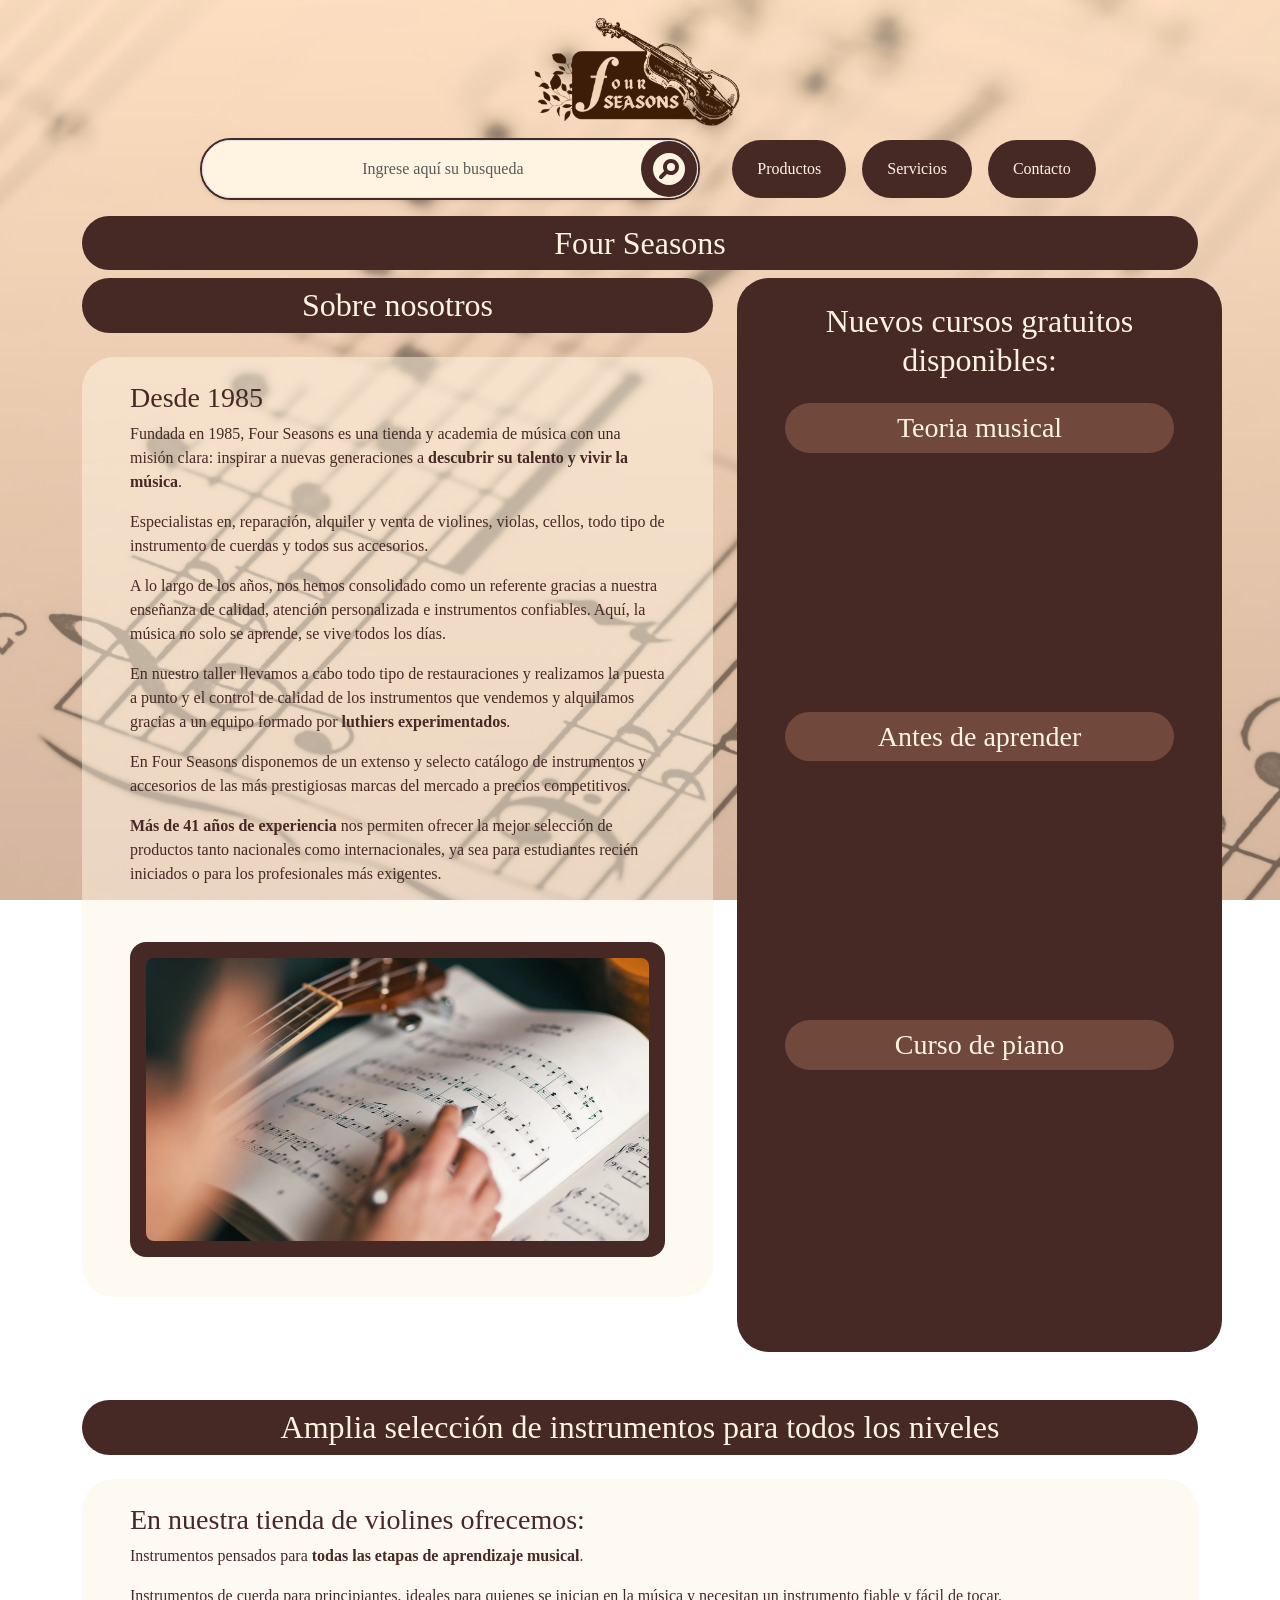
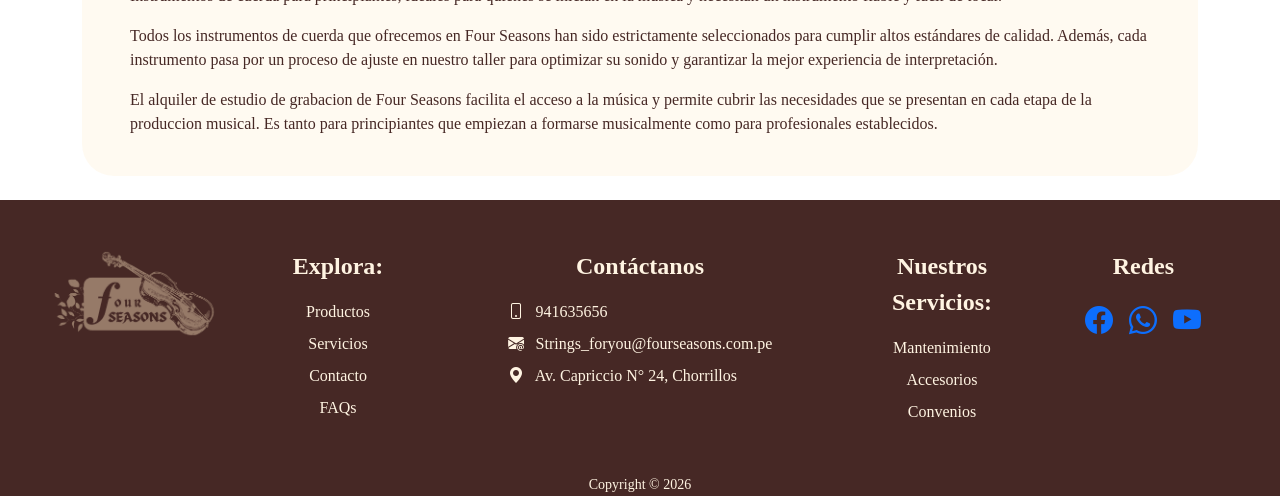
==== commit b62948cc: "Add files via upload" ====
--- a/index.html
+++ b/index.html
@@ -10,18 +10,18 @@
   <link rel="stylesheet" href="css/styles.css">
 </head>
 
-<body class="d-flex flex-column min-vh-100 aqa-bgc-body">
-  <header>
+<body class="d-flex flex-column aqa-bgc-body">
+<header>
     <nav class="navbar navbar-expand-lg navbar-light">
       <div class="container-fluid d-flex flex-column align-items-center">
         <a class="navbar-brand m-0" href="index.html">
           <img src="img/fourseasonsbrowntransparent.png" height="120" alt="Four Seasons" class="mx-auto">
         </a>
-        <button class="navbar-toggler mb-3" type="button" data-bs-toggle="collapse" data-bs-target="#navbarContent"
-          aria-controls="navbarContent" aria-expanded="false" aria-label="Toggle navigation">
+        <button class="navbar-toggler mb-3" type="button" data-bs-toggle="collapse" data-bs-target="#navbarcontent"
+          aria-controls="navbarcontent" aria-expanded="false" aria-label="Toggle navigation">
           <span class="navbar-toggler-icon"></span>
         </button>
-        <div class="collapse navbar-collapse" id="navbarContent">
+        <div class="collapse navbar-collapse" id="navbarcontent">
           <div class="d-flex flex-column flex-lg-row align-items-center justify-content-center w-100">
             <form method="get"
               class="d-flex align-items-center position-relative shadow-sm rounded-pill my-3 my-lg-0 mx-lg-4 aqa-search min-w-300">
@@ -35,8 +35,8 @@
             </form>
             <ul class="navbar-nav align-items-center">
               <li class="nav-item mx-2 mb-2 mb-lg-0">
-                <a class="btn aqa-pill rounded-pill px-4 py-3" href="productos.html">Productos</a>
-              </li>
+                <a class="btn aqa-pill rounded-pill px-4 py-3"
+                  href="productos.html">Productos</a></li>
               <li class="nav-item mx-2 mb-2 mb-lg-0">
                 <a class="btn aqa-pill rounded-pill px-4 py-3" href="servicios.html">Servicios</a>
               </li>
@@ -49,7 +49,7 @@
       </div>
     </nav>
   </header>
-  <main class="container my-2 flex-grow-1">
+  <main class="container mt-2 mb-0 flex-grow-1">
     <h1 class="aqa-bgc rounded-5 py-2 p-2 text-center fs-2">Four Seasons</h1>
     <section class="row gx-5">
       <aside class="col-lg-5 mb-4 order-lg-2 aqa-bgc rounded-5">
@@ -134,15 +134,15 @@
       </article>
     </section>
   </main>
-  <footer class="container-fluid aqa-bgc pt-5 m-0">
+  <footer class="container-fluid aqa-bgc p-5 pb-0 m-0">
     <div class="row justify-content-center g-4">
-      <div class="col-12 col-md-2 mb-3 text-center">
+      <div class="col-10 col-md-2 mb-3 text-center">
         <a href="index.html">
-          <img class="aqa-title-term" src="img/fourseasonsbrowntransparent.png" height="100" alt="Four Seasons">
+          <img class="img-fluid aqa-title-term" src="img/fourseasonsbrowntransparent.png" height="100" alt="Four Seasons">
         </a>
       </div>
-      <div class="col-12 col-md-1 mb-3 text-center">
-        <p class="fs-4">Explora:</p>
+      <div class="col-12 col-md-2 mb-3 text-center">
+        <p class="fs-4 fw-bold">Explora:</p>
         <ul class="nav flex-column">
           <li class="nav-item mb-2"><a href="productos.html" class="text-reset text-decoration-none">Productos</a></li>
           <li class="nav-item mb-2"><a href="servicios.html" class="text-reset text-decoration-none">Servicios</a></li>
@@ -150,40 +150,29 @@
           <li class="nav-item mb-2"><a href="#" class="text-reset text-decoration-none">FAQs</a></li>
         </ul>
       </div>
-      <div class="table-responsive col-12 col-md-3 mb-3 text-center">
-        <p class="fs-4">Contáctanos:</p>
-        <table class="table-borderless aqa-bgc m-auto">
-          <tbody>
-            <tr>
-              <td><i class="bi bi-phone m-3"></i></td>
-              <td class="text-start">941635656</td>
-            </tr>
-            <tr>
-              <td><i class="bi bi-envelope-at-fill m-3 text-break"></i></td>
-              <td>Strings_foryou@fourseasons.com.pe</td>
-            </tr>
-            <tr>
-              <td><i class="bi bi-geo-alt-fill m-3"></i></td>
-              <td class="text-start">Av. Capriccio N° 24, Chorrillos</td>
-            </tr>
-          </tbody>
-        </table>
+      <div class="col-12 col-md-4 mb-3 text-center">
+        <p class="fs-4 fw-bold">Contáctanos</p>
+        <div class="d-inline-block text-start">
+          <p class="mb-2"><i class="bi bi-phone me-2"></i> 941635656</p>
+          <p class="mb-2"><i class="bi bi-envelope-at-fill me-2"></i> <span class="text-break">Strings_foryou@fourseasons.com.pe</span></p>
+          <p class="mb-2"><i class="bi bi-geo-alt-fill me-2"></i> Av. Capriccio N° 24, Chorrillos</p>
+        </div>
       </div>
       <div class="col-12 col-md-2 mb-3 text-center">
-        <p class="fs-4">Nuestros Servicios:</p>
+        <p class="fs-4 fw-bold">Nuestros Servicios:</p>
         <ul class="nav flex-column">
           <li class="nav-item mb-2">Mantenimiento</li>
           <li class="nav-item mb-2">Accesorios</li>
           <li class="nav-item mb-2">Convenios</li>
         </ul>
       </div>
-      <div class="col-12 col-md-1 mb-3 text-center">
-        <p class="fs-4">Redes:</p>
-        <ul class="list-unstyled d-flex d-md-block justify-content-center gap-3">
-          <li class="mb-2"><i class="bi bi-facebook"></i></li>
-          <li class="mb-2"><i class="bi bi-whatsapp"></i></li>
-          <li class="mb-2"><i class="bi bi-youtube"></i></li>
-        </ul>
+      <div class="col-12 col-md-2 mb-3 text-center">
+        <p class="fs-4 fw-bold">Redes</p>
+        <div class="d-flex justify-content-center gap-3 fs-3">
+          <a href="#" class="aqa-col-1"><i class="bi bi-facebook"></i></a>
+          <a href="#" class="aqa-col-1"><i class="bi bi-whatsapp"></i></a>
+          <a href="#" class="aqa-col-1"><i class="bi bi-youtube"></i></a>
+        </div>
       </div>
     </div>
     <div class="text-center">
@@ -193,5 +182,4 @@
   </footer>
   <script src="https://cdn.jsdelivr.net/npm/bootstrap@5.3.3/dist/js/bootstrap.bundle.min.js"></script>
 </body>
-
 </html>
--- a/css/styles.css
+++ b/css/styles.css
@@ -1,81 +1,77 @@
 
-.aqa-bg-body{
+.aqa-bgc-body{
   background-image: url('../img/notes_2.jpg');
   background-attachment: fixed;
   font-family: Cambria, Cochin, Georgia, Times, 'Times New Roman', serif;
 }
+.aqa-bgc{
+  background-color: #462825;
+  color: #FFF4E2;
+}
+.aqa-b-color{
+  color: #462825;
+}
 
-.aqa-principal-search{
-  width: 300px;
+.aqa-search{
+  width: 500px;
   background-color: #FFF4E2;
   border: 2px solid #462825
 }
-
-.aqa-search-btn-img{
+.aqa-btn-srch{
   width: 56px;
-  background-color: #462825
 }
 
-.aqa-color-cont, .aqa-border-brown{
+.aqa-pill{
   background-color: #462825;
   color: #FFF4E2;
 }
-
-.aqa-content-main{
-  background-color: #fff4e27f;
-  color: #462825;
-}
-
-.aqa-color-cont:hover, .aqa-color-cont:focus {
+.aqa-pill:hover, .aqa-pill:focus {
   background-color: #71493c;
   color: #FFF4E2;
 }
 
+.aqa-pill-2{
+  background-color: #FFF4E2;
+  color:#71493c
+}
+
+.aqa-pill-3{
+  background-color: #71493c;
+  color: #FFF4E2;
+}
+
+.aqa-cont-main{
+  background-color: #fff4e27f;
+}
+
 .aqa-form{
   background-color:#FFF4E2;
-  color: #462825;
   width: 500px;
 }
 .aqa-form > h2{
   font-size: 25px
 }
-
 .form-control:focus{
   border-color:#8d6e4e;
   box-shadow: none;
 }
-
 .aqa-form-input{
-  margin-bottom: 0px; 
-  font-size:16px; 
   color: #462825;
-  width: 100%;
   padding: 12px 0px 12px 55px; 
   border: 2px solid #462825;
-  outline: none;
 }
 
 .aqa-form-texta{
   height: 100px;
-  font-size:16px;
-  background-color: transparent;
-  color: #462825;
   resize:none;
   border: 2px solid #462825
 }
 
 .aqa-input-icon{
   top: 2px;
-  left: 25px;
+  left: 2px;
   background-color:#D3AB80;
-  border-radius: 50%;
-  padding: 8px;
   width: 48px;
-  left: 1px;
-}
-
-.aqa-textcolor{
-  color: #462825;
 }
 
 .aqa-text-title{
@@ -83,33 +79,16 @@
   background-color:#FFF4E2;
 }
 
-.aqa-footer{
-  background-color: #462825;
-  color: antiquewhite;
-  padding: 2rem 0 0 0;
-  min-height: 15rem;
-}
-
-.aqa-rounded-aside {
-  border-radius: 40px 40px 60px 60px;
-}
-
 .aqa-card-custom > h4 {
   background-color: #ffe1c1;
-  color: #462825;
-  border-radius: 20px;
-  padding: 10px;
 }
 
 .aqa-card-custom {
   background-color: #462825;
   color: #FFF4E2;
-  border-radius: 20px;
-  padding: 20px;
   height: 100%;
   display:flex;
   flex-direction: column;
-  justify-content: space-between;
 }
 
 .aqa-img-prod{
@@ -117,26 +96,11 @@
   object-fit: contain
 }
 
-.aqa-img-serv{
-  width: 100%; 
-  border-radius: 25px;
-}
-
-.term-and-cond{
-  display: flex; 
+.aqa-bg-term{
   flex-direction: column; 
   background-color: #462825; 
   width: 100%; 
-  align-items: center
-}
-
-.aqa-bg-term{
-  margin: 0; 
-  flex-direction: column; 
-  background-color: #462825; 
-  width: 100%; 
-  box-shadow: 0 0 20px #FFF4E2; 
-  align-items: center
+  box-shadow: 0 0 20px #FFF4E2;
 }
 
 .aqa-title-term{
@@ -147,11 +111,11 @@
   background-color: #FFF4E2; 
   color: #462825; 
   padding: 20px 100px 20px 100px; 
-  width: 700px; 
-  border-radius: 20px; 
+  width: 700px;
   box-shadow: 0 0 20px #FFF4E2
 }
 
 .aqa-bg-term > footer{
   color: #ffe1c1;
-}+}
+
